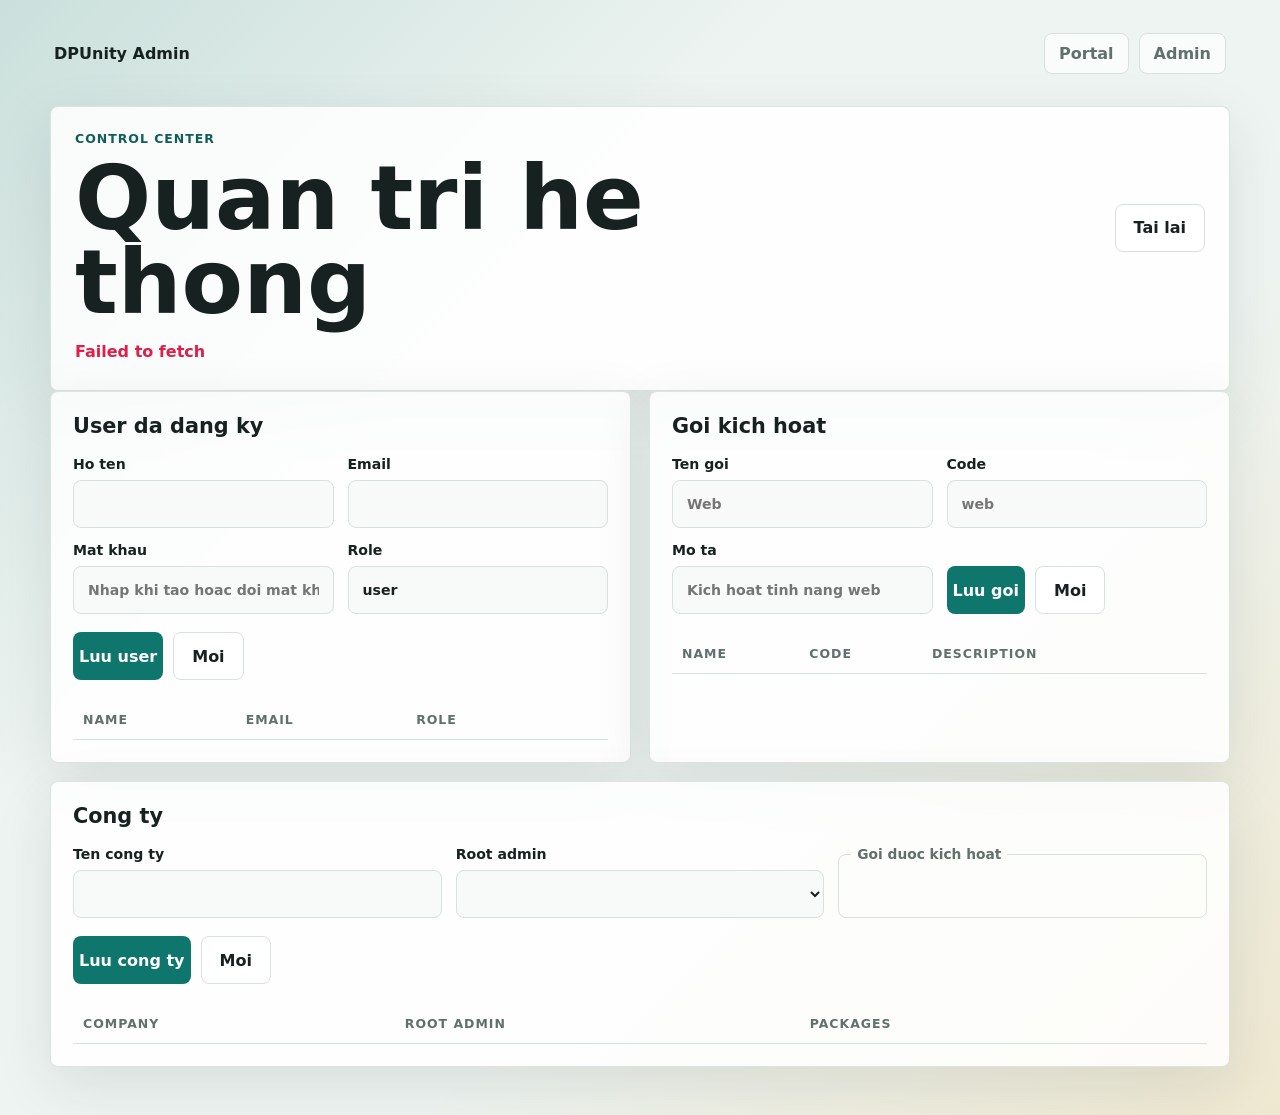
==== admin.html @ 75baa5df "Deploy admin and company portal pages" ====
<!doctype html>
<html lang="vi">
<head>
  <meta charset="utf-8">
  <meta name="viewport" content="width=device-width, initial-scale=1">
  <meta name="description" content="DPUnity admin console">
  <title>DPUnity Admin</title>
  <link rel="stylesheet" href="./styles.css">
</head>
<body>
  <main class="app-shell">
    <header class="topbar">
      <a class="brand-link" href="./admin.html">DPUnity Admin</a>
      <nav>
        <a href="./index.html">Portal</a>
        <a href="./admin.html">Admin</a>
      </nav>
    </header>

    <section class="workspace">
      <div class="section-head">
        <div>
          <p class="eyebrow">Control Center</p>
          <h1>Quan tri he thong</h1>
        </div>
        <button class="secondary" id="refreshButton" type="button">Tai lai</button>
      </div>
      <p class="message" id="adminMessage" role="status" aria-live="polite"></p>
    </section>

    <section class="admin-grid">
      <article class="manager-panel">
        <h2>User da dang ky</h2>
        <form class="inline-form" id="userForm">
          <input type="hidden" name="id">
          <label>Ho ten<input name="name" type="text" required></label>
          <label>Email<input name="email" type="email" required></label>
          <label>Mat khau<input name="password" type="password" placeholder="Nhap khi tao hoac doi mat khau"></label>
          <label>Role<input name="role" type="text" value="user"></label>
          <div class="button-row">
            <button class="primary" type="submit">Luu user</button>
            <button class="secondary" type="button" data-reset-form="userForm">Moi</button>
          </div>
        </form>
        <div class="table-wrap">
          <table>
            <thead><tr><th>Name</th><th>Email</th><th>Role</th><th></th></tr></thead>
            <tbody id="usersTable"></tbody>
          </table>
        </div>
      </article>

      <article class="manager-panel">
        <h2>Goi kich hoat</h2>
        <form class="inline-form" id="packageForm">
          <input type="hidden" name="id">
          <label>Ten goi<input name="name" type="text" placeholder="Web" required></label>
          <label>Code<input name="code" type="text" placeholder="web" required></label>
          <label>Mo ta<input name="description" type="text" placeholder="Kich hoat tinh nang web"></label>
          <div class="button-row">
            <button class="primary" type="submit">Luu goi</button>
            <button class="secondary" type="button" data-reset-form="packageForm">Moi</button>
          </div>
        </form>
        <div class="table-wrap">
          <table>
            <thead><tr><th>Name</th><th>Code</th><th>Description</th><th></th></tr></thead>
            <tbody id="packagesTable"></tbody>
          </table>
        </div>
      </article>

      <article class="manager-panel wide">
        <h2>Cong ty</h2>
        <form class="inline-form company-form" id="companyForm">
          <input type="hidden" name="id">
          <label>Ten cong ty<input name="name" type="text" required></label>
          <label>Root admin<select name="rootAdminUserId" id="rootAdminSelect"></select></label>
          <fieldset>
            <legend>Goi duoc kich hoat</legend>
            <div class="check-grid" id="companyPackageChecks"></div>
          </fieldset>
          <div class="button-row">
            <button class="primary" type="submit">Luu cong ty</button>
            <button class="secondary" type="button" data-reset-form="companyForm">Moi</button>
          </div>
        </form>
        <div class="table-wrap">
          <table>
            <thead><tr><th>Company</th><th>Root admin</th><th>Packages</th><th></th></tr></thead>
            <tbody id="companiesTable"></tbody>
          </table>
        </div>
      </article>
    </section>
  </main>

  <script src="./config.js"></script>
  <script src="./admin.js"></script>
</body>
</html>
---- styles.css ----
:root {
  color-scheme: light;
  --ink: #17211f;
  --muted: #60706c;
  --line: #d9e1dc;
  --panel: #ffffff;
  --field: #f7faf8;
  --accent: #0f766e;
  --accent-strong: #115e59;
  --amber: #f59e0b;
  --rose: #e11d48;
  --shadow: 0 24px 80px rgba(24, 38, 35, 0.16);
  font-family: Inter, ui-sans-serif, system-ui, -apple-system, BlinkMacSystemFont, "Segoe UI", sans-serif;
}

* {
  box-sizing: border-box;
}

body {
  margin: 0;
  min-height: 100vh;
  color: var(--ink);
  background:
    linear-gradient(135deg, rgba(15, 118, 110, 0.16), transparent 34%),
    linear-gradient(315deg, rgba(245, 158, 11, 0.14), transparent 36%),
    #eef4f1;
}

button,
input,
select {
  font: inherit;
}

a {
  color: inherit;
  text-decoration: none;
}

.shell {
  width: min(1120px, calc(100% - 32px));
  min-height: 100vh;
  margin: 0 auto;
  display: grid;
  grid-template-columns: minmax(0, 1fr) 430px;
  gap: 28px;
  align-items: center;
  padding: 32px 0;
}

.app-shell {
  width: min(1180px, calc(100% - 32px));
  min-height: 100vh;
  margin: 0 auto;
  padding: 24px 0 48px;
}

.topbar {
  min-height: 58px;
  display: flex;
  align-items: center;
  justify-content: space-between;
  gap: 20px;
  margin-bottom: 22px;
  padding: 0 4px;
}

.brand-link {
  font-weight: 900;
}

.topbar nav {
  display: flex;
  gap: 10px;
}

.topbar nav a {
  padding: 10px 14px;
  border: 1px solid var(--line);
  border-radius: 8px;
  background: rgba(255, 255, 255, 0.72);
  color: var(--muted);
  font-weight: 750;
}

.hero-grid {
  display: grid;
  grid-template-columns: minmax(0, 1fr) 430px;
  gap: 28px;
  align-items: stretch;
}

.brand-panel,
.auth-panel {
  background: rgba(255, 255, 255, 0.84);
  border: 1px solid rgba(217, 225, 220, 0.9);
  box-shadow: var(--shadow);
  backdrop-filter: blur(18px);
}

.brand-panel {
  min-height: 620px;
  display: flex;
  flex-direction: column;
  justify-content: space-between;
  padding: 42px;
  border-radius: 8px;
  overflow: hidden;
  position: relative;
}

.brand-panel.compact {
  min-height: 480px;
}

.brand-panel::after {
  content: "";
  position: absolute;
  inset: auto -20% -30% 20%;
  height: 280px;
  background:
    linear-gradient(90deg, rgba(15, 118, 110, 0.24), rgba(245, 158, 11, 0.18)),
    repeating-linear-gradient(90deg, transparent 0 32px, rgba(23, 33, 31, 0.08) 32px 34px);
  transform: rotate(-8deg);
}

.brand-panel > * {
  position: relative;
  z-index: 1;
}

.brand-mark {
  width: 72px;
  height: 72px;
  display: grid;
  place-items: center;
  border-radius: 8px;
  background: var(--ink);
  color: white;
  font-weight: 800;
  letter-spacing: 0;
}

.eyebrow {
  margin: 0 0 10px;
  color: var(--accent-strong);
  font-size: 0.78rem;
  font-weight: 800;
  letter-spacing: 0.08em;
  text-transform: uppercase;
}

h1,
h2,
p {
  margin-top: 0;
}

h1 {
  max-width: 680px;
  margin-bottom: 18px;
  font-size: clamp(3.4rem, 7vw, 6.6rem);
  line-height: 0.94;
  letter-spacing: 0;
}

.lead {
  max-width: 520px;
  color: var(--muted);
  font-size: 1.08rem;
  line-height: 1.7;
}

.stats {
  display: grid;
  grid-template-columns: repeat(3, minmax(0, 1fr));
  gap: 12px;
}

.stats div {
  min-height: 118px;
  padding: 18px;
  border: 1px solid var(--line);
  border-radius: 8px;
  background: rgba(255, 255, 255, 0.72);
}

.stats span {
  display: block;
  margin-bottom: 10px;
  font-weight: 800;
  color: var(--ink);
}

.stats small {
  color: var(--muted);
  line-height: 1.5;
}

.auth-panel {
  border-radius: 8px;
  padding: 24px;
}

.tabs {
  display: grid;
  grid-template-columns: 1fr 1fr;
  gap: 6px;
  padding: 6px;
  margin-bottom: 24px;
  border: 1px solid var(--line);
  border-radius: 8px;
  background: var(--field);
}

.tab {
  min-height: 44px;
  border: 0;
  border-radius: 6px;
  background: transparent;
  color: var(--muted);
  cursor: pointer;
  font-weight: 750;
}

.tab.active {
  background: white;
  color: var(--ink);
  box-shadow: 0 8px 20px rgba(24, 38, 35, 0.1);
}

.form {
  display: none;
}

.form.active {
  display: grid;
  gap: 16px;
}

.form-head h2,
.dashboard h2 {
  margin-bottom: 8px;
  font-size: 1.65rem;
}

.form-head p,
.dashboard p {
  color: var(--muted);
  line-height: 1.55;
}

label {
  display: grid;
  gap: 8px;
  color: var(--ink);
  font-size: 0.93rem;
  font-weight: 700;
}

input,
select {
  width: 100%;
  min-height: 48px;
  padding: 0 14px;
  border: 1px solid var(--line);
  border-radius: 8px;
  outline: none;
  background: var(--field);
  color: var(--ink);
}

input:focus,
select:focus {
  border-color: var(--accent);
  box-shadow: 0 0 0 4px rgba(15, 118, 110, 0.14);
}

.primary,
.secondary,
.danger {
  min-height: 48px;
  border: 0;
  border-radius: 8px;
  cursor: pointer;
  font-weight: 800;
}

.primary {
  margin-top: 4px;
  background: var(--accent);
  color: white;
}

.primary:hover {
  background: var(--accent-strong);
}

.secondary {
  padding: 0 18px;
  border: 1px solid var(--line);
  background: white;
  color: var(--ink);
}

.danger {
  padding: 0 14px;
  border: 1px solid rgba(225, 29, 72, 0.32);
  background: #fff1f2;
  color: var(--rose);
}

.small {
  min-height: 34px;
  padding: 0 10px;
  font-size: 0.86rem;
}

.dashboard {
  display: none;
  gap: 18px;
  padding: 22px;
  border: 1px solid var(--line);
  border-radius: 8px;
  background: var(--field);
}

.dashboard.active {
  display: grid;
}

.message {
  min-height: 24px;
  margin: 18px 0 0;
  color: var(--muted);
  font-weight: 700;
}

.message.success {
  color: var(--accent-strong);
}

.message.error {
  color: var(--rose);
}

.hidden {
  display: none !important;
}

.workspace,
.manager-panel,
.data-card,
.intro-panel {
  border: 1px solid rgba(217, 225, 220, 0.9);
  border-radius: 8px;
  background: rgba(255, 255, 255, 0.86);
  box-shadow: 0 18px 58px rgba(24, 38, 35, 0.1);
}

.workspace {
  margin-top: 24px;
  padding: 24px;
}

.section-head {
  display: flex;
  align-items: center;
  justify-content: space-between;
  gap: 20px;
  margin-bottom: 18px;
}

.section-head h1,
.section-head h2 {
  margin-bottom: 0;
}

.admin-grid {
  display: grid;
  grid-template-columns: repeat(2, minmax(0, 1fr));
  gap: 18px;
}

.manager-panel {
  padding: 22px;
}

.manager-panel.wide {
  grid-column: 1 / -1;
}

.manager-panel h2 {
  margin-bottom: 18px;
  font-size: 1.3rem;
}

.inline-form {
  display: grid;
  grid-template-columns: repeat(2, minmax(0, 1fr));
  gap: 14px;
  margin-bottom: 20px;
}

.inline-form label {
  font-size: 0.88rem;
}

.company-form {
  grid-template-columns: repeat(3, minmax(0, 1fr));
}

fieldset {
  margin: 0;
  padding: 12px;
  border: 1px solid var(--line);
  border-radius: 8px;
}

legend {
  padding: 0 6px;
  color: var(--muted);
  font-size: 0.86rem;
  font-weight: 800;
}

.button-row {
  display: flex;
  align-items: end;
  gap: 10px;
}

.table-wrap {
  overflow-x: auto;
}

table {
  width: 100%;
  border-collapse: collapse;
  font-size: 0.92rem;
}

th,
td {
  padding: 12px 10px;
  border-bottom: 1px solid var(--line);
  text-align: left;
  vertical-align: middle;
}

th {
  color: var(--muted);
  font-size: 0.78rem;
  letter-spacing: 0.08em;
  text-transform: uppercase;
}

.actions {
  display: flex;
  justify-content: flex-end;
  gap: 8px;
}

.check-grid,
.item-grid {
  display: grid;
  grid-template-columns: repeat(3, minmax(0, 1fr));
  gap: 12px;
}

.check-item {
  display: flex;
  align-items: center;
  gap: 8px;
  padding: 10px;
  border: 1px solid var(--line);
  border-radius: 8px;
  background: var(--field);
}

.check-item input {
  width: 18px;
  min-height: 18px;
}

.check-item span {
  color: var(--muted);
  font-size: 0.78rem;
}

.data-card,
.intro-panel {
  padding: 18px;
}

.data-card h3,
.intro-panel h3 {
  margin-bottom: 8px;
}

.muted {
  color: var(--muted);
}

.pill-row {
  display: flex;
  flex-wrap: wrap;
  gap: 8px;
  margin: 12px 0;
}

.pill {
  display: inline-flex;
  align-items: center;
  min-height: 28px;
  padding: 0 10px;
  border-radius: 999px;
  background: rgba(15, 118, 110, 0.1);
  color: var(--accent-strong);
  font-size: 0.82rem;
  font-weight: 800;
}

.muted-pill {
  background: var(--field);
  color: var(--muted);
}

@media (max-width: 900px) {
  .shell,
  .hero-grid {
    grid-template-columns: 1fr;
    align-items: start;
  }

  .brand-panel {
    min-height: auto;
    gap: 36px;
  }

  .brand-panel::after {
    display: none;
  }

  .admin-grid,
  .inline-form,
  .company-form,
  .check-grid,
  .item-grid {
    grid-template-columns: 1fr;
  }
}

@media (max-width: 620px) {
  .shell {
    width: min(100% - 20px, 1120px);
    padding: 10px 0;
    gap: 10px;
  }

  .brand-panel,
  .auth-panel {
    padding: 20px;
  }

  .brand-mark {
    width: 56px;
    height: 56px;
  }

  h1 {
    font-size: 3rem;
  }

  .stats {
    grid-template-columns: 1fr;
  }
}
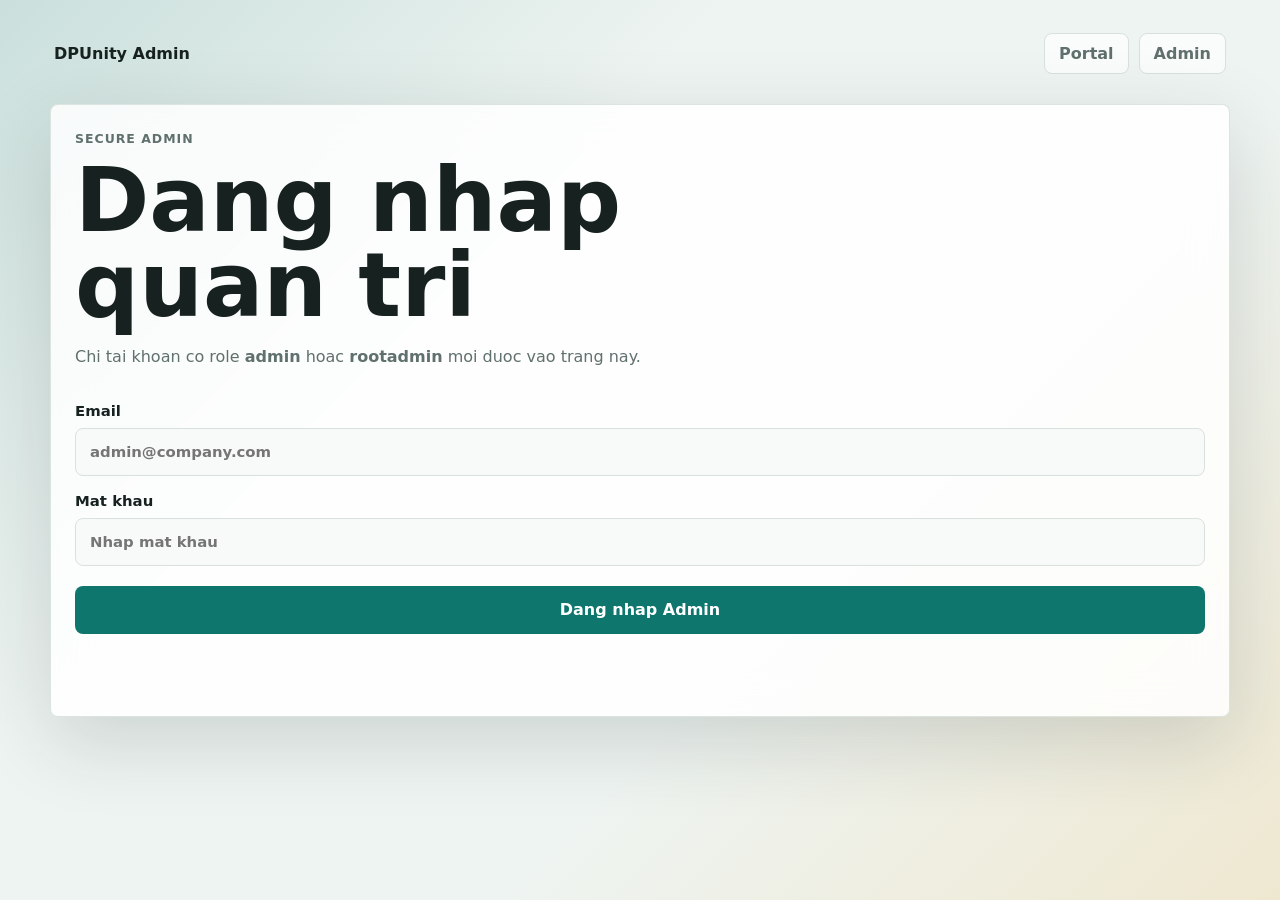
==== commit 683e95d2: "Require admin login" ====
--- a/admin.html
+++ b/admin.html
@@ -17,18 +17,36 @@
       </nav>
     </header>
 
-    <section class="workspace">
+    <section class="auth-panel admin-login-panel" id="adminLoginPanel" aria-label="Admin login">
+      <form class="form active" id="adminLoginForm" autocomplete="on">
+        <div class="form-head">
+          <p class="eyebrow">Secure Admin</p>
+          <h1>Dang nhap quan tri</h1>
+          <p>Chi tai khoan co role <strong>admin</strong> hoac <strong>rootadmin</strong> moi duoc vao trang nay.</p>
+        </div>
+        <label>Email<input name="email" type="email" placeholder="admin@company.com" autocomplete="email" required></label>
+        <label>Mat khau<input name="password" type="password" placeholder="Nhap mat khau" autocomplete="current-password" required></label>
+        <button class="primary" type="submit">Dang nhap Admin</button>
+        <p class="message" id="adminLoginMessage" role="status" aria-live="polite"></p>
+      </form>
+    </section>
+
+    <section class="workspace hidden" id="adminHeader">
       <div class="section-head">
         <div>
           <p class="eyebrow">Control Center</p>
           <h1>Quan tri he thong</h1>
+          <p class="muted" id="adminIdentity"></p>
         </div>
-        <button class="secondary" id="refreshButton" type="button">Tai lai</button>
+        <div class="button-row">
+          <button class="secondary" id="refreshButton" type="button">Tai lai</button>
+          <button class="danger" id="adminLogoutButton" type="button">Dang xuat</button>
+        </div>
       </div>
       <p class="message" id="adminMessage" role="status" aria-live="polite"></p>
     </section>
 
-    <section class="admin-grid">
+    <section class="admin-grid hidden" id="adminContent">
       <article class="manager-panel">
         <h2>User da dang ky</h2>
         <form class="inline-form" id="userForm">
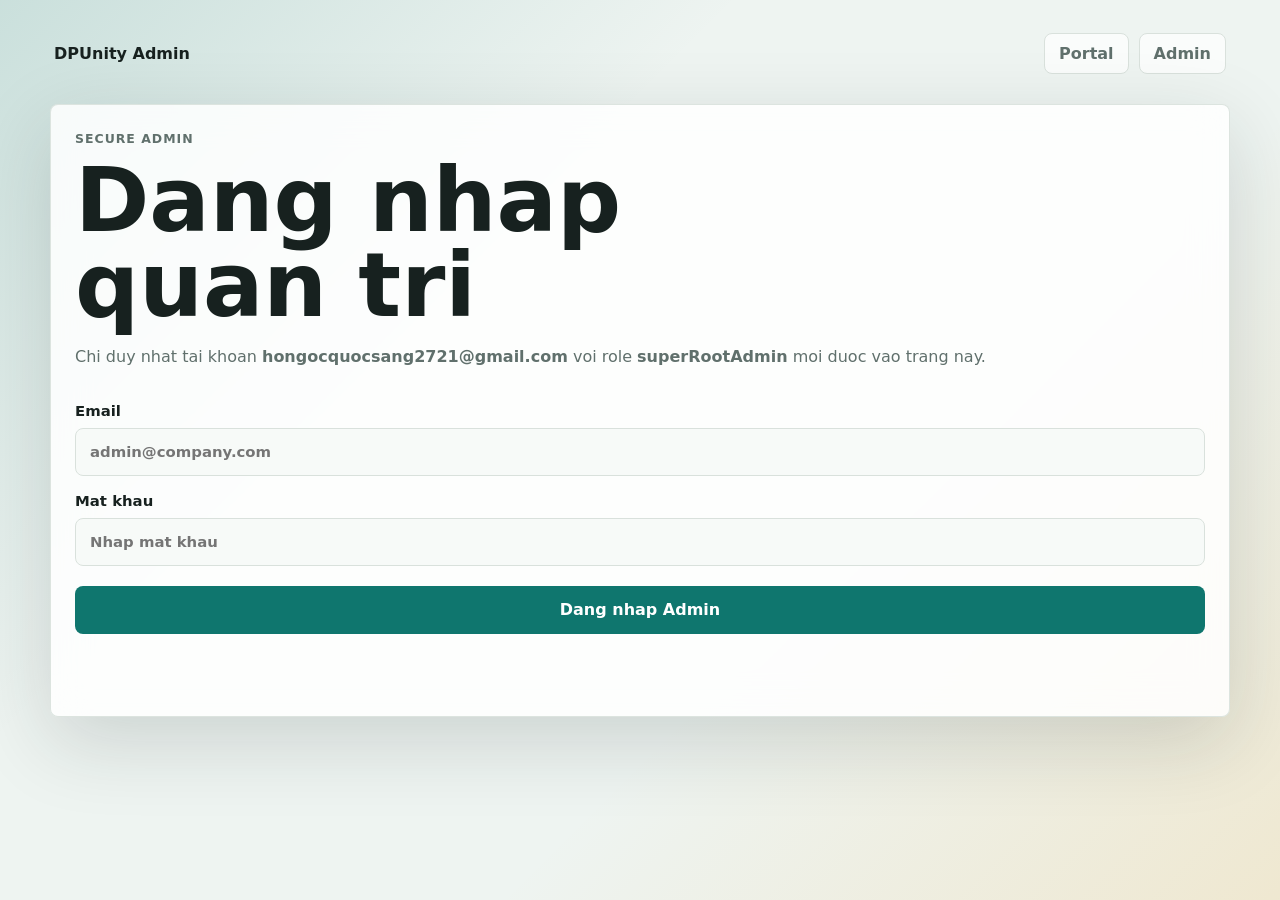
==== commit faefdaaf: "Restrict admin to super root admin" ====
--- a/admin.html
+++ b/admin.html
@@ -22,7 +22,7 @@
         <div class="form-head">
           <p class="eyebrow">Secure Admin</p>
           <h1>Dang nhap quan tri</h1>
-          <p>Chi tai khoan co role <strong>admin</strong> hoac <strong>rootadmin</strong> moi duoc vao trang nay.</p>
+          <p>Chi duy nhat tai khoan <strong>hongocquocsang2721@gmail.com</strong> voi role <strong>superRootAdmin</strong> moi duoc vao trang nay.</p>
         </div>
         <label>Email<input name="email" type="email" placeholder="admin@company.com" autocomplete="email" required></label>
         <label>Mat khau<input name="password" type="password" placeholder="Nhap mat khau" autocomplete="current-password" required></label>
@@ -54,7 +54,7 @@
           <label>Ho ten<input name="name" type="text" required></label>
           <label>Email<input name="email" type="email" required></label>
           <label>Mat khau<input name="password" type="password" placeholder="Nhap khi tao hoac doi mat khau"></label>
-          <label>Role<input name="role" type="text" value="user"></label>
+          <label>Role<input name="role" type="text" value="user" placeholder="user, rootadmin"></label>
           <div class="button-row">
             <button class="primary" type="submit">Luu user</button>
             <button class="secondary" type="button" data-reset-form="userForm">Moi</button>
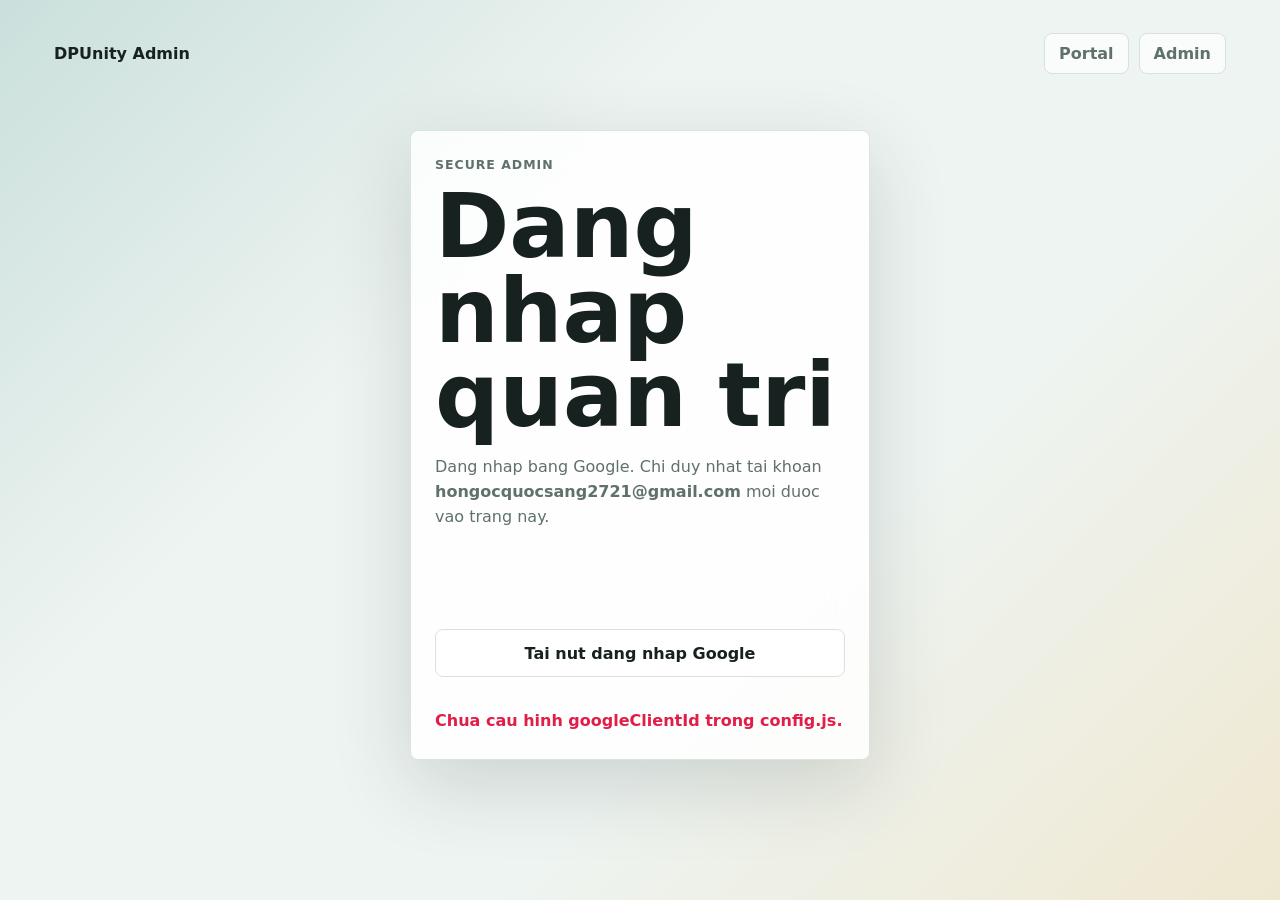
==== commit c9e642f9: "Deploy Google sign-in for admin" ====
--- a/admin.html
+++ b/admin.html
@@ -22,11 +22,10 @@
         <div class="form-head">
           <p class="eyebrow">Secure Admin</p>
           <h1>Dang nhap quan tri</h1>
-          <p>Chi duy nhat tai khoan <strong>hongocquocsang2721@gmail.com</strong> voi role <strong>superRootAdmin</strong> moi duoc vao trang nay.</p>
+          <p>Dang nhap bang Google. Chi duy nhat tai khoan <strong>hongocquocsang2721@gmail.com</strong> moi duoc vao trang nay.</p>
         </div>
-        <label>Email<input name="email" type="email" placeholder="admin@company.com" autocomplete="email" required></label>
-        <label>Mat khau<input name="password" type="password" placeholder="Nhap mat khau" autocomplete="current-password" required></label>
-        <button class="primary" type="submit">Dang nhap Admin</button>
+        <div class="google-login" id="googleSignInButton"></div>
+        <button class="secondary" id="googleFallbackButton" type="button">Tai nut dang nhap Google</button>
         <p class="message" id="adminLoginMessage" role="status" aria-live="polite"></p>
       </form>
     </section>
@@ -113,6 +112,7 @@
     </section>
   </main>
 
+  <script src="https://accounts.google.com/gsi/client" async defer></script>
   <script src="./config.js"></script>
   <script src="./admin.js"></script>
 </body>
--- a/styles.css
+++ b/styles.css
@@ -383,6 +383,18 @@
   gap: 18px;
 }
 
+.admin-login-panel {
+  width: min(460px, 100%);
+  margin: 48px auto 0;
+}
+
+.google-login {
+  min-height: 44px;
+  display: flex;
+  align-items: center;
+  margin-top: 8px;
+}
+
 .manager-panel {
   padding: 22px;
 }
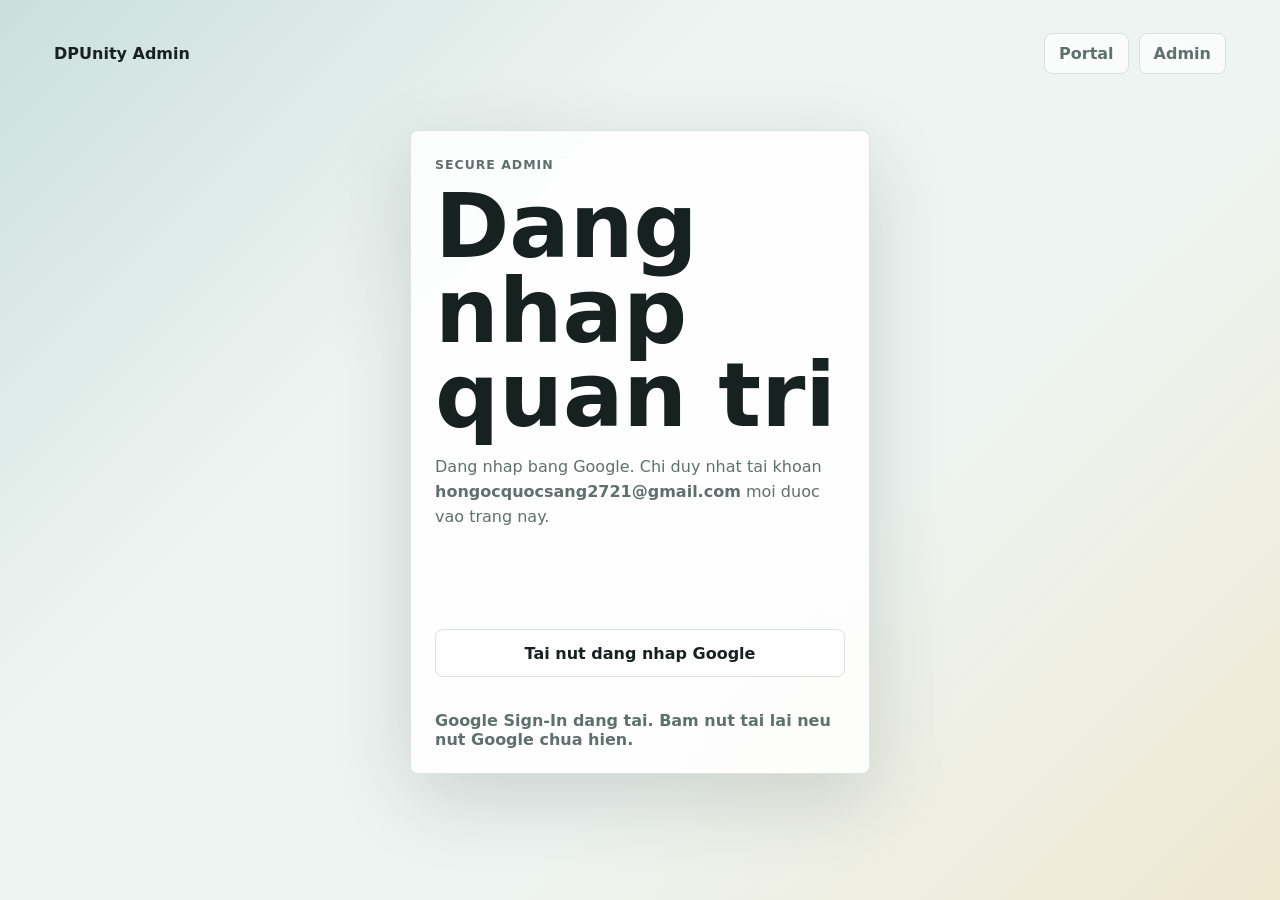
==== commit 99855ce2: "Deploy password reset request flow" ====
--- a/admin.html
+++ b/admin.html
@@ -87,6 +87,16 @@
         </div>
       </article>
 
+      <article class="manager-panel">
+        <h2>Yeu cau quen mat khau</h2>
+        <div class="table-wrap">
+          <table>
+            <thead><tr><th>Email</th><th>User</th><th>Status</th><th></th></tr></thead>
+            <tbody id="passwordResetTable"></tbody>
+          </table>
+        </div>
+      </article>
+
       <article class="manager-panel wide">
         <h2>Cong ty</h2>
         <form class="inline-form company-form" id="companyForm">
--- a/styles.css
+++ b/styles.css
@@ -287,6 +287,16 @@
   font-weight: 800;
 }
 
+.link-button {
+  min-height: 34px;
+  border: 0;
+  background: transparent;
+  color: var(--accent-strong);
+  cursor: pointer;
+  font-weight: 800;
+  text-align: left;
+}
+
 .primary {
   margin-top: 4px;
   background: var(--accent);
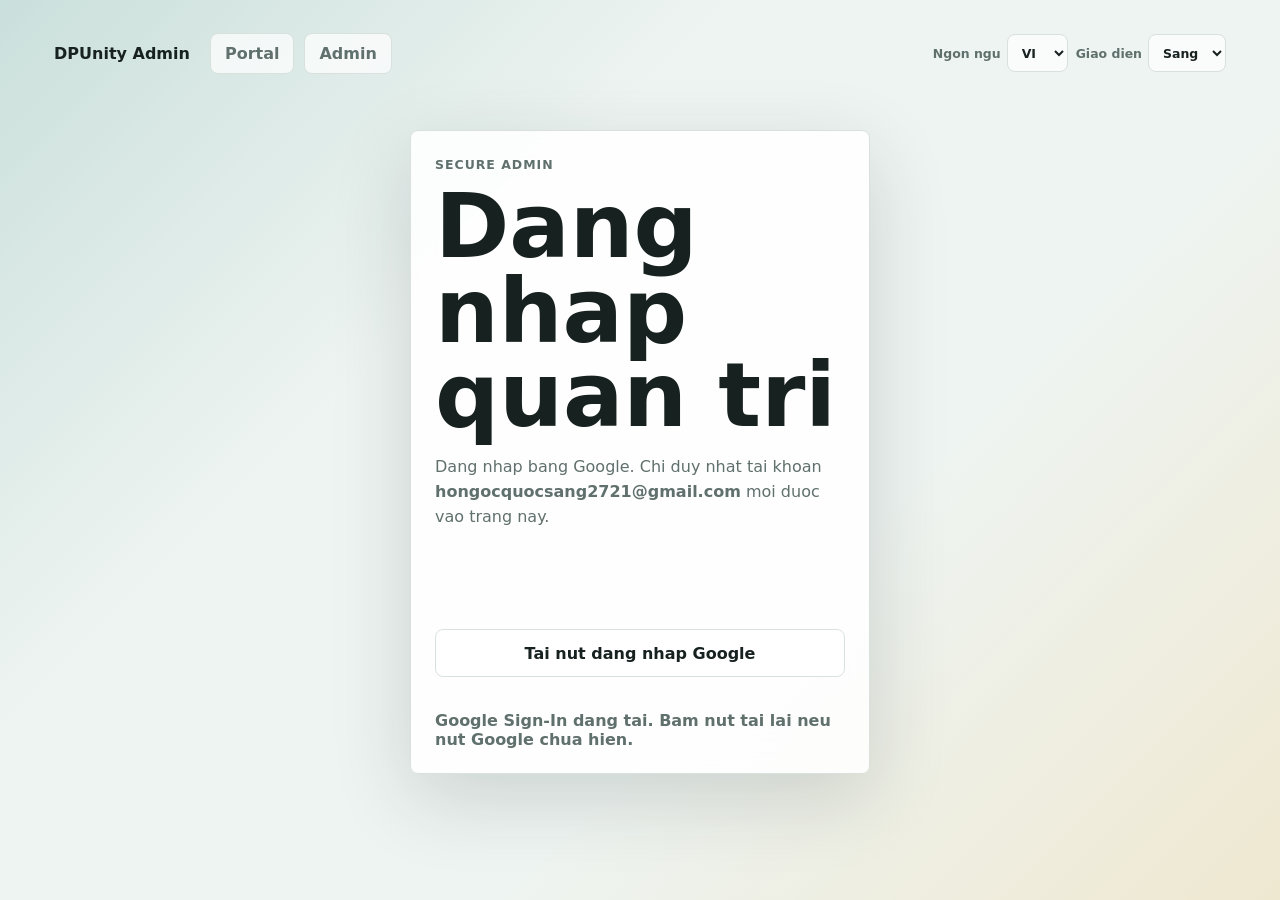
==== commit c3cd39b0: "Deploy language and theme preferences" ====
--- a/admin.html
+++ b/admin.html
@@ -123,6 +123,7 @@
   </main>
 
   <script src="https://accounts.google.com/gsi/client" async defer></script>
+  <script src="./ui.js?v=20260613-theme-lang"></script>
   <script src="./config.js"></script>
   <script src="./admin.js"></script>
 </body>
--- a/styles.css
+++ b/styles.css
@@ -5,12 +5,36 @@
   --line: #d9e1dc;
   --panel: #ffffff;
   --field: #f7faf8;
+  --surface: rgba(255, 255, 255, 0.86);
+  --surface-strong: rgba(255, 255, 255, 0.94);
+  --nav-surface: rgba(255, 255, 255, 0.72);
+  --body-bg: #eef4f1;
+  --tab-active: #ffffff;
   --accent: #0f766e;
   --accent-strong: #115e59;
   --amber: #f59e0b;
   --rose: #e11d48;
   --shadow: 0 24px 80px rgba(24, 38, 35, 0.16);
   font-family: Inter, ui-sans-serif, system-ui, -apple-system, BlinkMacSystemFont, "Segoe UI", sans-serif;
+}
+
+[data-theme="dark"] {
+  color-scheme: dark;
+  --ink: #eef8f5;
+  --muted: #9fb2ad;
+  --line: #2b3d38;
+  --panel: #111c19;
+  --field: #172521;
+  --surface: rgba(17, 28, 25, 0.9);
+  --surface-strong: rgba(22, 34, 31, 0.96);
+  --nav-surface: rgba(17, 28, 25, 0.82);
+  --body-bg: #0c1412;
+  --tab-active: #22332f;
+  --accent: #2dd4bf;
+  --accent-strong: #5eead4;
+  --amber: #fbbf24;
+  --rose: #fb7185;
+  --shadow: 0 24px 80px rgba(0, 0, 0, 0.34);
 }
 
 * {
@@ -24,12 +48,13 @@
   background:
     linear-gradient(135deg, rgba(15, 118, 110, 0.16), transparent 34%),
     linear-gradient(315deg, rgba(245, 158, 11, 0.14), transparent 36%),
-    #eef4f1;
+    var(--body-bg);
 }
 
 button,
 input,
-select {
+select,
+textarea {
   font: inherit;
 }
 
@@ -79,9 +104,33 @@
   padding: 10px 14px;
   border: 1px solid var(--line);
   border-radius: 8px;
-  background: rgba(255, 255, 255, 0.72);
+  background: var(--nav-surface);
   color: var(--muted);
   font-weight: 750;
+}
+
+.preference-controls {
+  display: flex;
+  align-items: center;
+  gap: 8px;
+  margin-left: auto;
+}
+
+.preference-controls label {
+  display: flex;
+  align-items: center;
+  gap: 6px;
+  color: var(--muted);
+  font-size: 0.78rem;
+  font-weight: 800;
+}
+
+.preference-controls select {
+  width: auto;
+  min-height: 38px;
+  padding: 0 10px;
+  border-radius: 8px;
+  background: var(--nav-surface);
 }
 
 .hero-grid {
@@ -93,8 +142,8 @@
 
 .brand-panel,
 .auth-panel {
-  background: rgba(255, 255, 255, 0.84);
-  border: 1px solid rgba(217, 225, 220, 0.9);
+  background: var(--surface);
+  border: 1px solid var(--line);
   box-shadow: var(--shadow);
   backdrop-filter: blur(18px);
 }
@@ -225,7 +274,7 @@
 }
 
 .tab.active {
-  background: white;
+  background: var(--tab-active);
   color: var(--ink);
   box-shadow: 0 8px 20px rgba(24, 38, 35, 0.1);
 }
@@ -260,7 +309,8 @@
 }
 
 input,
-select {
+select,
+textarea {
   width: 100%;
   min-height: 48px;
   padding: 0 14px;
@@ -271,8 +321,15 @@
   color: var(--ink);
 }
 
+textarea {
+  min-height: 120px;
+  padding: 12px 14px;
+  resize: vertical;
+}
+
 input:focus,
-select:focus {
+select:focus,
+textarea:focus {
   border-color: var(--accent);
   box-shadow: 0 0 0 4px rgba(15, 118, 110, 0.14);
 }
@@ -310,7 +367,7 @@
 .secondary {
   padding: 0 18px;
   border: 1px solid var(--line);
-  background: white;
+  background: var(--surface-strong);
   color: var(--ink);
 }
 
@@ -363,9 +420,9 @@
 .manager-panel,
 .data-card,
 .intro-panel {
-  border: 1px solid rgba(217, 225, 220, 0.9);
-  border-radius: 8px;
-  background: rgba(255, 255, 255, 0.86);
+  border: 1px solid var(--line);
+  border-radius: 8px;
+  background: var(--surface);
   box-shadow: 0 18px 58px rgba(24, 38, 35, 0.1);
 }
 
@@ -489,6 +546,98 @@
   display: grid;
   grid-template-columns: repeat(3, minmax(0, 1fr));
   gap: 12px;
+}
+
+.company-list {
+  display: grid;
+  gap: 10px;
+}
+
+.company-row {
+  width: 100%;
+  min-height: 74px;
+  display: flex;
+  align-items: center;
+  justify-content: space-between;
+  gap: 18px;
+  padding: 14px 16px;
+  border: 1px solid var(--line);
+  border-radius: 8px;
+  background: var(--surface-strong);
+  color: var(--ink);
+  cursor: pointer;
+  text-align: left;
+}
+
+.company-row strong,
+.company-row small {
+  display: block;
+}
+
+.company-row small {
+  margin-top: 4px;
+  color: var(--muted);
+}
+
+.company-row.active {
+  border-color: var(--accent);
+  box-shadow: 0 0 0 4px rgba(15, 118, 110, 0.14);
+}
+
+.company-meta {
+  display: flex;
+  align-items: center;
+  justify-content: flex-end;
+  flex-wrap: wrap;
+  gap: 8px;
+}
+
+.company-meta .pill-row {
+  margin: 0;
+}
+
+.active-pill {
+  background: var(--ink);
+  color: white;
+}
+
+.workspace-tabs {
+  display: flex;
+  gap: 8px;
+  margin-top: 24px;
+}
+
+.nav-button {
+  display: inline-flex;
+  align-items: center;
+  justify-content: center;
+}
+
+.wide-field {
+  grid-column: 1 / -1;
+}
+
+.sticky-grid {
+  display: grid;
+  grid-template-columns: repeat(3, minmax(0, 1fr));
+  gap: 14px;
+}
+
+.sticky-note {
+  min-height: 190px;
+  display: flex;
+  flex-direction: column;
+  justify-content: space-between;
+  gap: 16px;
+  padding: 18px;
+  border: 1px solid rgba(23, 33, 31, 0.12);
+  border-radius: 8px;
+  box-shadow: 0 16px 36px rgba(24, 38, 35, 0.1);
+  color: #17211f;
+}
+
+.sticky-note p {
+  white-space: pre-wrap;
 }
 
 .check-item {
@@ -569,8 +718,23 @@
   .inline-form,
   .company-form,
   .check-grid,
-  .item-grid {
+  .item-grid,
+  .sticky-grid {
     grid-template-columns: 1fr;
+  }
+
+  .company-row {
+    align-items: flex-start;
+    flex-direction: column;
+  }
+
+  .topbar {
+    flex-wrap: wrap;
+  }
+
+  .preference-controls {
+    width: 100%;
+    justify-content: flex-end;
   }
 }
 
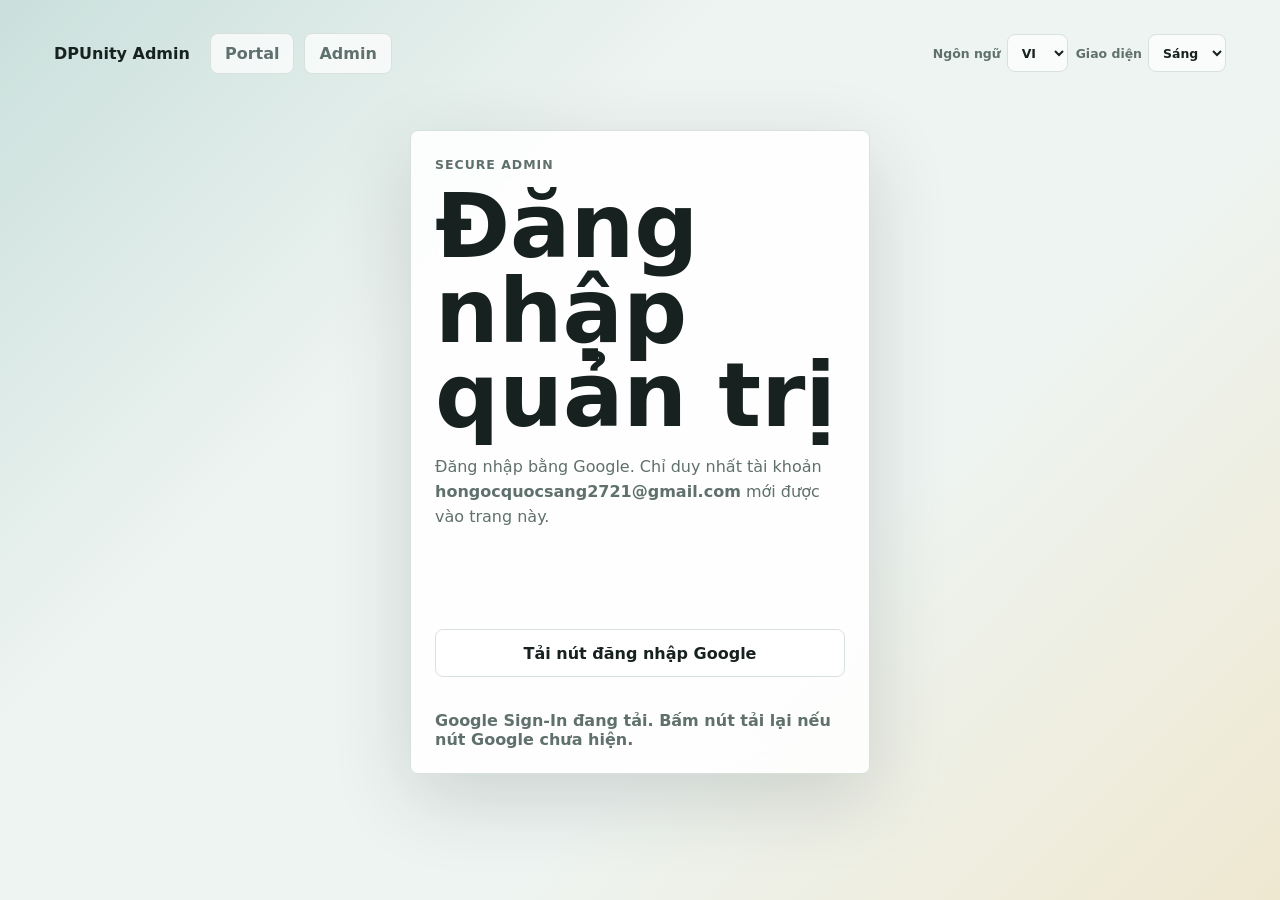
==== commit f2f79ece: "Deploy Vietnamese diacritics" ====
--- a/admin.html
+++ b/admin.html
@@ -123,8 +123,8 @@
   </main>
 
   <script src="https://accounts.google.com/gsi/client" async defer></script>
-  <script src="./ui.js?v=20260613-theme-lang"></script>
+  <script src="./ui.js?v=20260613-vi-diacritics"></script>
   <script src="./config.js"></script>
-  <script src="./admin.js"></script>
+  <script src="./admin.js?v=20260613-vi-diacritics"></script>
 </body>
 </html>
